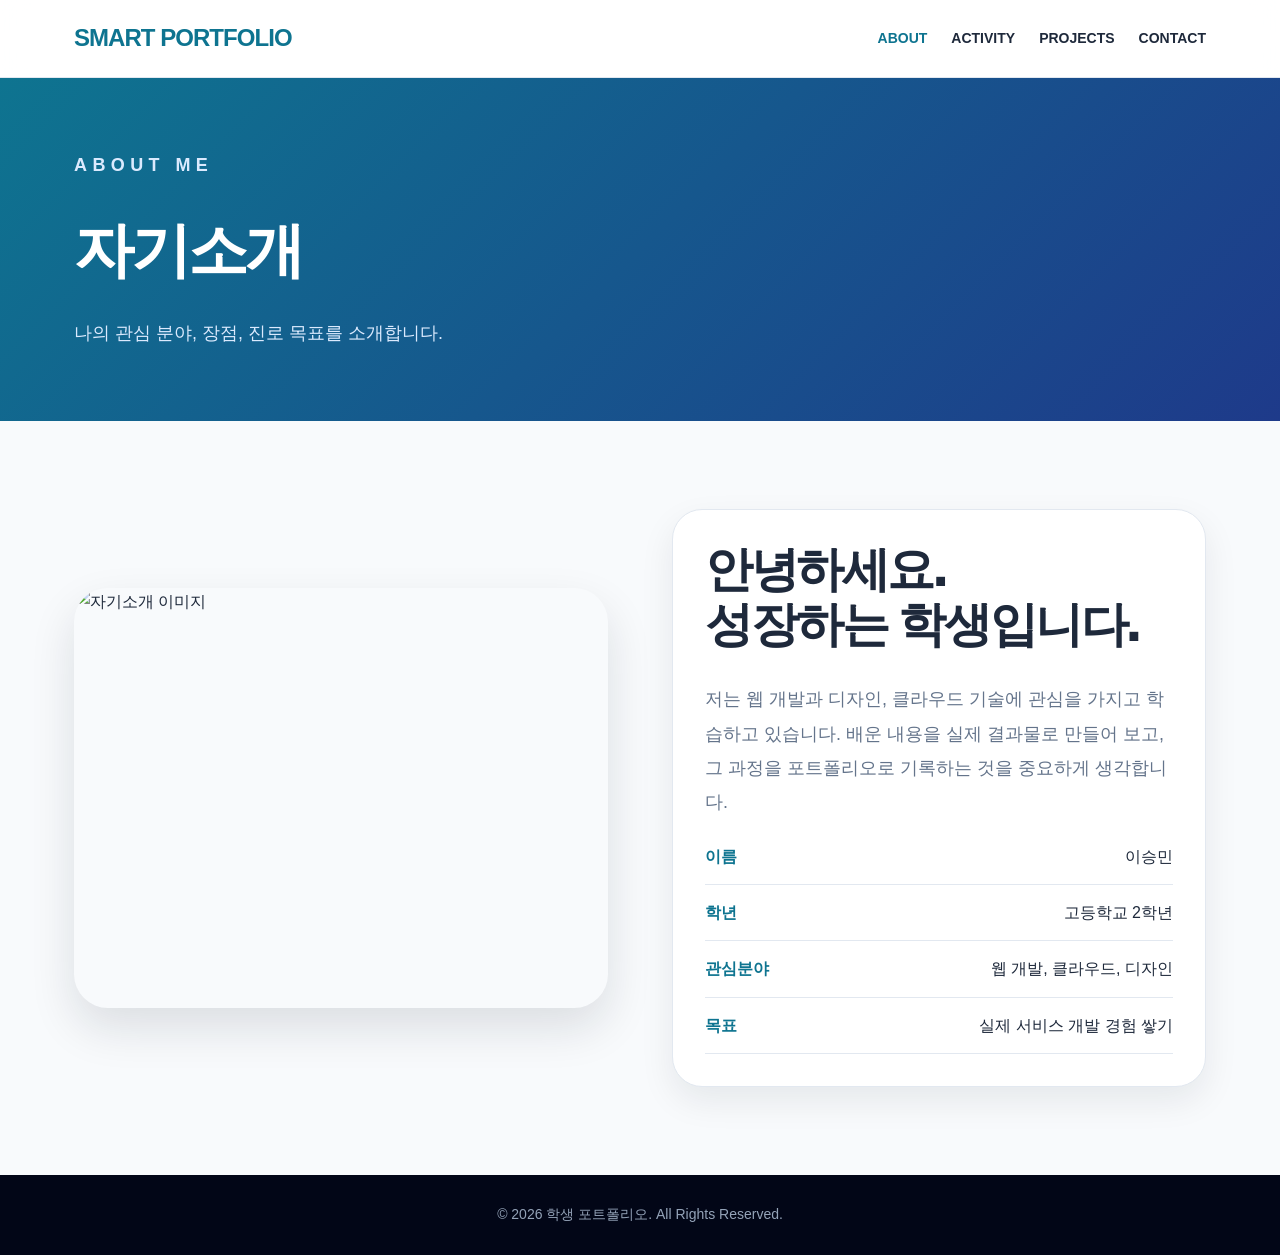
==== about.html @ 723c378a "Add files via upload" ====
<!DOCTYPE html>
<html lang="ko">
<head>
  <meta charset="UTF-8" />
  <meta name="viewport" content="width=device-width, initial-scale=1.0" />
  <title>자기소개 | 학생 포트폴리오</title>
  <link rel="stylesheet" href="css/style.css" />
</head>
<body>
  <header>
  <nav class="nav">
    <a href="index.html" class="logo">SMART PORTFOLIO</a>
    <ul class="menu">
      <li><a href="about.html" class="active">ABOUT</a></li>
      <li><a href="activity.html" class="">ACTIVITY</a></li>
      <li><a href="projects.html" class="">PROJECTS</a></li>
      <li><a href="contact.html" class="">CONTACT</a></li>
    </ul>
  </nav>
</header>
  <div class="page-title">
    <div class="page-title-inner">
      <p class="eyebrow">About Me</p>
      <h1>자기소개</h1>
      <p>나의 관심 분야, 장점, 진로 목표를 소개합니다.</p>
    </div>
  </div>

  <main>
    <section class="two-grid">
      <div class="detail-image">
        <img src="https://images.unsplash.com/photo-1522202176988-66273c2fd55f?q=80&w=1200&auto=format&fit=crop" alt="자기소개 이미지">
      </div>
      <div class="card">
        <h2 class="section-title">안녕하세요.<br>성장하는 학생입니다.</h2>
        <p class="lead">
          저는 웹 개발과 디자인, 클라우드 기술에 관심을 가지고 학습하고 있습니다. 배운 내용을 실제 결과물로 만들어 보고, 그 과정을 포트폴리오로 기록하는 것을 중요하게 생각합니다.
        </p>
        <div class="info-list">
          <div class="info-item"><strong>이름</strong><span>이승민</span></div>
          <div class="info-item"><strong>학년</strong><span>고등학교 2학년</span></div>
          <div class="info-item"><strong>관심분야</strong><span>웹 개발, 클라우드, 디자인</span></div>
          <div class="info-item"><strong>목표</strong><span>실제 서비스 개발 경험 쌓기</span></div>
        </div>
      </div>
    </section>
  </main>
  <footer>
  © 2026 학생 포트폴리오. All Rights Reserved.
</footer>
</body>
</html>
---- css/style.css ----
* {
  box-sizing: border-box;
  margin: 0;
  padding: 0;
}

html {
  scroll-behavior: smooth;
}

body {
  font-family: "Noto Sans KR", "Pretendard", Arial, sans-serif;
  background: #f8fafc;
  color: #1e293b;
  line-height: 1.7;
}

a {
  color: inherit;
  text-decoration: none;
}

img {
  display: block;
  width: 100%;
}

header {
  position: sticky;
  top: 0;
  z-index: 50;
  background: rgba(255, 255, 255, 0.88);
  backdrop-filter: blur(14px);
  border-bottom: 1px solid #e2e8f0;
}

.nav {
  max-width: 1180px;
  margin: 0 auto;
  padding: 18px 24px;
  display: flex;
  justify-content: space-between;
  align-items: center;
  gap: 24px;
}

.logo {
  font-size: 24px;
  font-weight: 900;
  color: #0e7490;
  letter-spacing: -0.04em;
}

.menu {
  display: flex;
  gap: 24px;
  list-style: none;
  font-size: 14px;
  font-weight: 800;
}

.menu a:hover,
.menu a.active {
  color: #0e7490;
}

.hero {
  position: relative;
  overflow: hidden;
  background: linear-gradient(135deg, #0e7490, #1e3a8a);
  color: white;
}

.hero::before {
  content: "";
  position: absolute;
  width: 420px;
  height: 420px;
  border-radius: 999px;
  background: rgba(34, 211, 238, 0.28);
  filter: blur(70px);
  right: 10%;
  top: 15%;
}

.hero-inner {
  position: relative;
  max-width: 1180px;
  margin: 0 auto;
  padding: 110px 24px;
  display: grid;
  grid-template-columns: 1.05fr 0.95fr;
  gap: 72px;
  align-items: center;
}

.eyebrow {
  color: #a5f3fc;
  text-transform: uppercase;
  letter-spacing: 0.3em;
  font-size: 14px;
  font-weight: 800;
  margin-bottom: 20px;
}

.hero h1 {
  font-size: clamp(44px, 7vw, 76px);
  line-height: 1.05;
  font-weight: 950;
  letter-spacing: -0.06em;
  margin-bottom: 28px;
}

.hero-desc {
  max-width: 560px;
  color: #e2e8f0;
  font-size: 19px;
  margin-bottom: 40px;
}

.button-group {
  display: flex;
  flex-wrap: wrap;
  gap: 14px;
}

.btn {
  display: inline-flex;
  align-items: center;
  justify-content: center;
  padding: 15px 25px;
  border-radius: 18px;
  font-weight: 900;
  transition: 0.25s ease;
  border: 1px solid transparent;
}

.btn-primary {
  background: white;
  color: #155e75;
  box-shadow: 0 16px 32px rgba(15, 23, 42, 0.24);
}

.btn-dark {
  background: #0f172a;
  color: white;
}

.btn-secondary {
  border-color: rgba(255, 255, 255, 0.36);
  color: white;
}

.btn-outline {
  border-color: #cbd5e1;
  color: #334155;
  background: white;
}

.btn:hover {
  transform: translateY(-3px);
}

.hero-card {
  position: relative;
  max-width: 430px;
  margin: 0 auto;
  padding: 24px;
  border-radius: 42px;
  background: rgba(255, 255, 255, 0.12);
  border: 1px solid rgba(255, 255, 255, 0.24);
  backdrop-filter: blur(20px);
  box-shadow: 0 30px 80px rgba(15, 23, 42, 0.28);
}

.hero-card img {
  height: 500px;
  object-fit: cover;
  border-radius: 30px;
}

.page-title {
  background: linear-gradient(135deg, #0e7490, #1e3a8a);
  color: white;
}

.page-title-inner {
  max-width: 1180px;
  margin: 0 auto;
  padding: 72px 24px;
}

.page-title h1 {
  font-size: clamp(38px, 5vw, 60px);
  font-weight: 950;
  letter-spacing: -0.05em;
  margin-bottom: 16px;
}

.page-title p {
  color: #dbeafe;
  font-size: 18px;
}

main section,
.section {
  max-width: 1180px;
  margin: 0 auto;
  padding: 88px 24px;
}

.section-kicker {
  color: #0e7490;
  text-transform: uppercase;
  letter-spacing: 0.22em;
  font-size: 14px;
  font-weight: 900;
  margin-bottom: 14px;
}

.section-title {
  font-size: clamp(32px, 4vw, 48px);
  font-weight: 950;
  line-height: 1.15;
  letter-spacing: -0.05em;
  margin-bottom: 30px;
}

.lead {
  color: #475569;
  font-size: 18px;
  line-height: 1.9;
}

.about-grid,
.two-grid {
  display: grid;
  grid-template-columns: 1fr 1fr;
  gap: 64px;
  align-items: center;
}

.card {
  background: white;
  border: 1px solid #e2e8f0;
  border-radius: 30px;
  padding: 32px;
  box-shadow: 0 14px 34px rgba(15, 23, 42, 0.08);
}

.stat-grid {
  display: grid;
  grid-template-columns: 1fr 1fr;
  gap: 18px;
}

.stat-card {
  padding: 32px;
  border-radius: 30px;
  background: white;
  border: 1px solid #e2e8f0;
  box-shadow: 0 14px 34px rgba(15, 23, 42, 0.08);
}

.stat-card.dark {
  background: #0f172a;
  color: white;
}

.stat-card.accent {
  grid-column: 1 / -1;
  background: #0e7490;
  color: white;
}

.stat-number {
  font-size: 52px;
  line-height: 1;
  font-weight: 950;
  color: #0e7490;
  margin-bottom: 12px;
}

.stat-card.dark .stat-number,
.stat-card.accent .stat-number {
  color: white;
}

.stat-label {
  color: #64748b;
  font-weight: 800;
}

.stat-card.dark .stat-label,
.stat-card.accent .stat-label {
  color: #cbd5e1;
}

.skills-wrap {
  max-width: none;
  background: white;
  border-top: 1px solid #e2e8f0;
  border-bottom: 1px solid #e2e8f0;
}

.skills-inner {
  max-width: 1180px;
  margin: 0 auto;
  padding: 88px 24px;
}

.skills-list {
  display: flex;
  flex-wrap: wrap;
  gap: 16px;
  margin-top: 40px;
}

.skill {
  padding: 15px 24px;
  border-radius: 18px;
  background: #f1f5f9;
  color: #1e293b;
  font-size: 18px;
  font-weight: 900;
  box-shadow: 0 8px 18px rgba(15, 23, 42, 0.05);
  transition: 0.25s ease;
}

.skill:hover {
  background: #0e7490;
  color: white;
  transform: translateY(-3px);
}

.project-grid,
.activity-grid {
  display: grid;
  grid-template-columns: repeat(3, 1fr);
  gap: 28px;
  margin-top: 50px;
}

.project-card {
  overflow: hidden;
  border-radius: 34px;
  background: white;
  border: 1px solid #e2e8f0;
  box-shadow: 0 18px 40px rgba(15, 23, 42, 0.08);
  transition: 0.3s ease;
}

.project-card:hover {
  transform: translateY(-8px);
  box-shadow: 0 28px 60px rgba(15, 23, 42, 0.14);
}

.project-card img {
  height: 250px;
  object-fit: cover;
}

.project-body {
  padding: 30px;
}

.project-body h3,
.card h3 {
  font-size: 24px;
  line-height: 1.3;
  letter-spacing: -0.04em;
  margin-bottom: 16px;
}

.project-body p,
.card p {
  color: #64748b;
  margin-bottom: 24px;
}

.project-link {
  color: #0e7490;
  font-weight: 950;
}

.info-list {
  display: grid;
  gap: 14px;
  margin-top: 24px;
}

.info-item {
  display: flex;
  justify-content: space-between;
  gap: 16px;
  padding-bottom: 14px;
  border-bottom: 1px solid #e2e8f0;
}

.info-item strong {
  color: #0e7490;
  min-width: 110px;
}

.timeline {
  display: grid;
  gap: 18px;
  margin-top: 40px;
}

.timeline-item {
  background: white;
  border-left: 6px solid #0e7490;
  border-radius: 22px;
  padding: 26px;
  border-top: 1px solid #e2e8f0;
  border-right: 1px solid #e2e8f0;
  border-bottom: 1px solid #e2e8f0;
  box-shadow: 0 12px 28px rgba(15, 23, 42, 0.06);
}

.timeline-item span {
  display: inline-block;
  color: #0e7490;
  font-weight: 900;
  margin-bottom: 8px;
}

.detail-image {
  border-radius: 34px;
  overflow: hidden;
  box-shadow: 0 20px 46px rgba(15, 23, 42, 0.12);
}

.detail-image img {
  height: 420px;
  object-fit: cover;
}

.badge-list {
  display: flex;
  flex-wrap: wrap;
  gap: 10px;
  margin: 22px 0;
}

.badge {
  background: #e0f2fe;
  color: #075985;
  border-radius: 999px;
  padding: 8px 14px;
  font-weight: 900;
  font-size: 14px;
}

.contact {
  max-width: none;
  background: #0f172a;
  color: white;
}

.contact-inner {
  max-width: 1180px;
  margin: 0 auto;
  padding: 88px 24px;
  text-align: center;
}

.contact .section-title {
  margin-bottom: 24px;
}

.contact p {
  color: #cbd5e1;
  max-width: 680px;
  margin: 0 auto 38px;
  font-size: 18px;
}

footer {
  background: #020617;
  color: #94a3b8;
  text-align: center;
  padding: 28px 16px;
  font-size: 14px;
}

@media (max-width: 900px) {
  .hero-inner,
  .about-grid,
  .two-grid,
  .project-grid,
  .activity-grid {
    grid-template-columns: 1fr;
  }

  .hero-inner {
    padding: 80px 24px;
  }

  .hero-card img {
    height: 420px;
  }

  .menu {
    gap: 14px;
    flex-wrap: wrap;
    justify-content: flex-end;
  }
}

@media (max-width: 560px) {
  .nav {
    align-items: flex-start;
    flex-direction: column;
  }

  .menu {
    justify-content: flex-start;
  }

  .hero-inner,
  main section,
  .section,
  .skills-inner,
  .contact-inner,
  .page-title-inner {
    padding-left: 18px;
    padding-right: 18px;
  }

  .hero-card img,
  .detail-image img {
    height: 340px;
  }

  .stat-grid {
    grid-template-columns: 1fr;
  }

  .stat-card.accent {
    grid-column: auto;
  }

  .info-item {
    flex-direction: column;
    gap: 4px;
  }
}
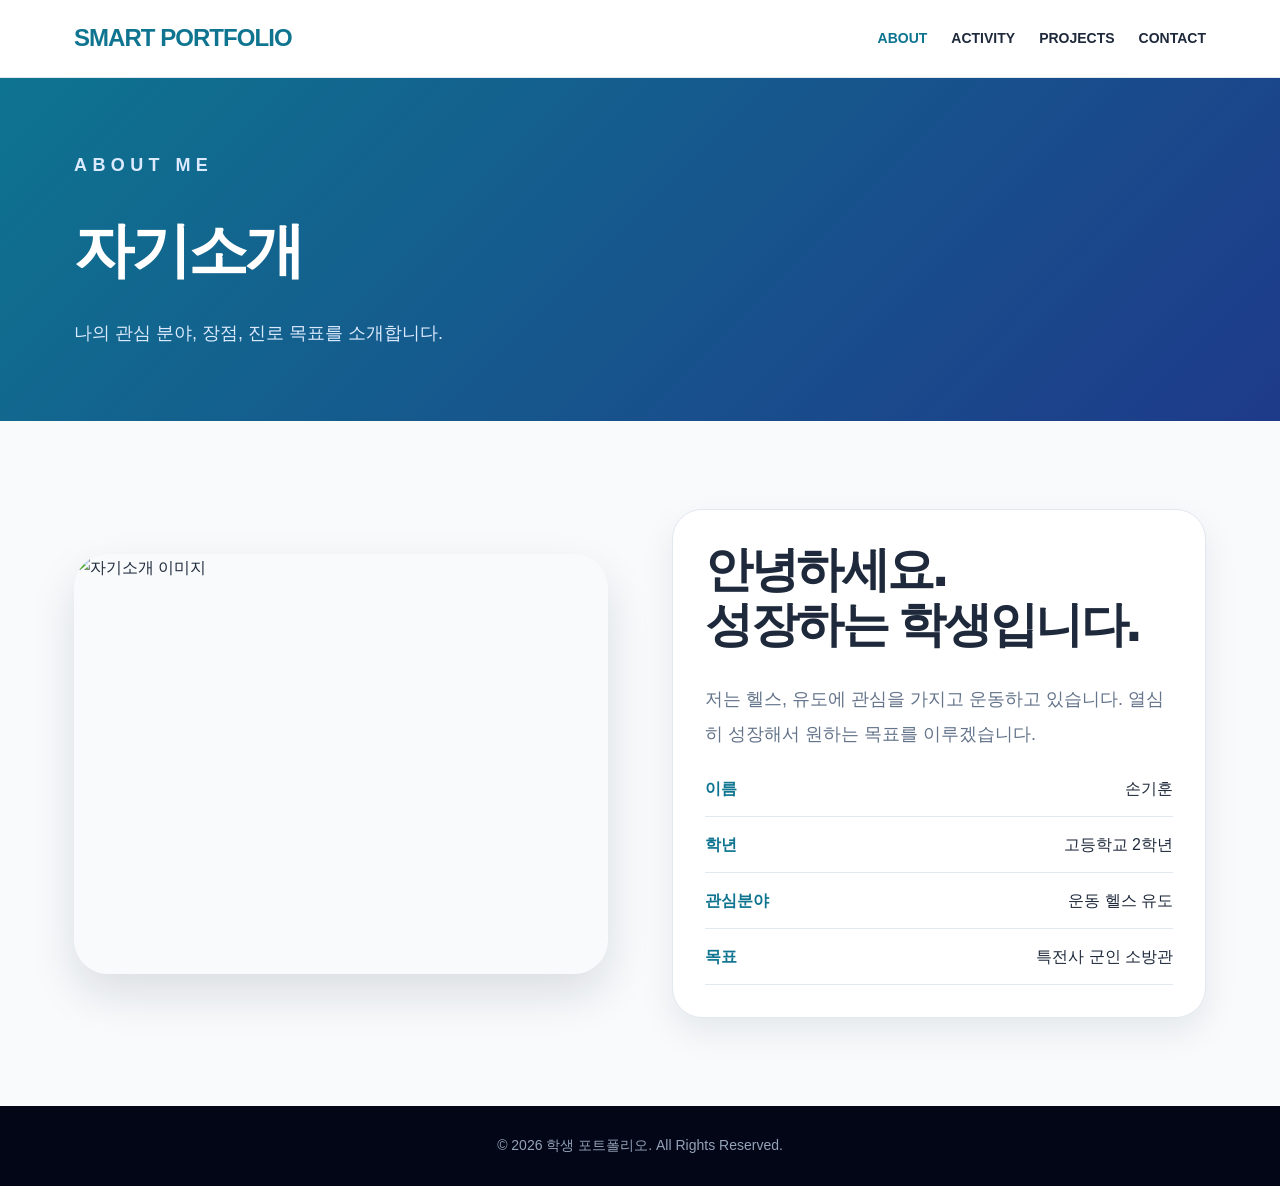
==== commit 3eef53b5: "Add files via upload" ====
--- a/about.html
+++ b/about.html
@@ -29,18 +29,18 @@
   <main>
     <section class="two-grid">
       <div class="detail-image">
-        <img src="https://images.unsplash.com/photo-1522202176988-66273c2fd55f?q=80&w=1200&auto=format&fit=crop" alt="자기소개 이미지">
+        <img src="images/126313413.1.jpg" alt="자기소개 이미지">
       </div>
       <div class="card">
         <h2 class="section-title">안녕하세요.<br>성장하는 학생입니다.</h2>
         <p class="lead">
-          저는 웹 개발과 디자인, 클라우드 기술에 관심을 가지고 학습하고 있습니다. 배운 내용을 실제 결과물로 만들어 보고, 그 과정을 포트폴리오로 기록하는 것을 중요하게 생각합니다.
+          저는 헬스, 유도에 관심을 가지고 운동하고 있습니다. 열심히 성장해서 원하는 목표를 이루겠습니다.
         </p>
         <div class="info-list">
-          <div class="info-item"><strong>이름</strong><span>이승민</span></div>
+          <div class="info-item"><strong>이름</strong><span>손기훈</span></div>
           <div class="info-item"><strong>학년</strong><span>고등학교 2학년</span></div>
-          <div class="info-item"><strong>관심분야</strong><span>웹 개발, 클라우드, 디자인</span></div>
-          <div class="info-item"><strong>목표</strong><span>실제 서비스 개발 경험 쌓기</span></div>
+          <div class="info-item"><strong>관심분야</strong><span>운동 헬스 유도 </span></div>
+          <div class="info-item"><strong>목표</strong><span>특전사 군인 소방관</span></div>
         </div>
       </div>
     </section>
